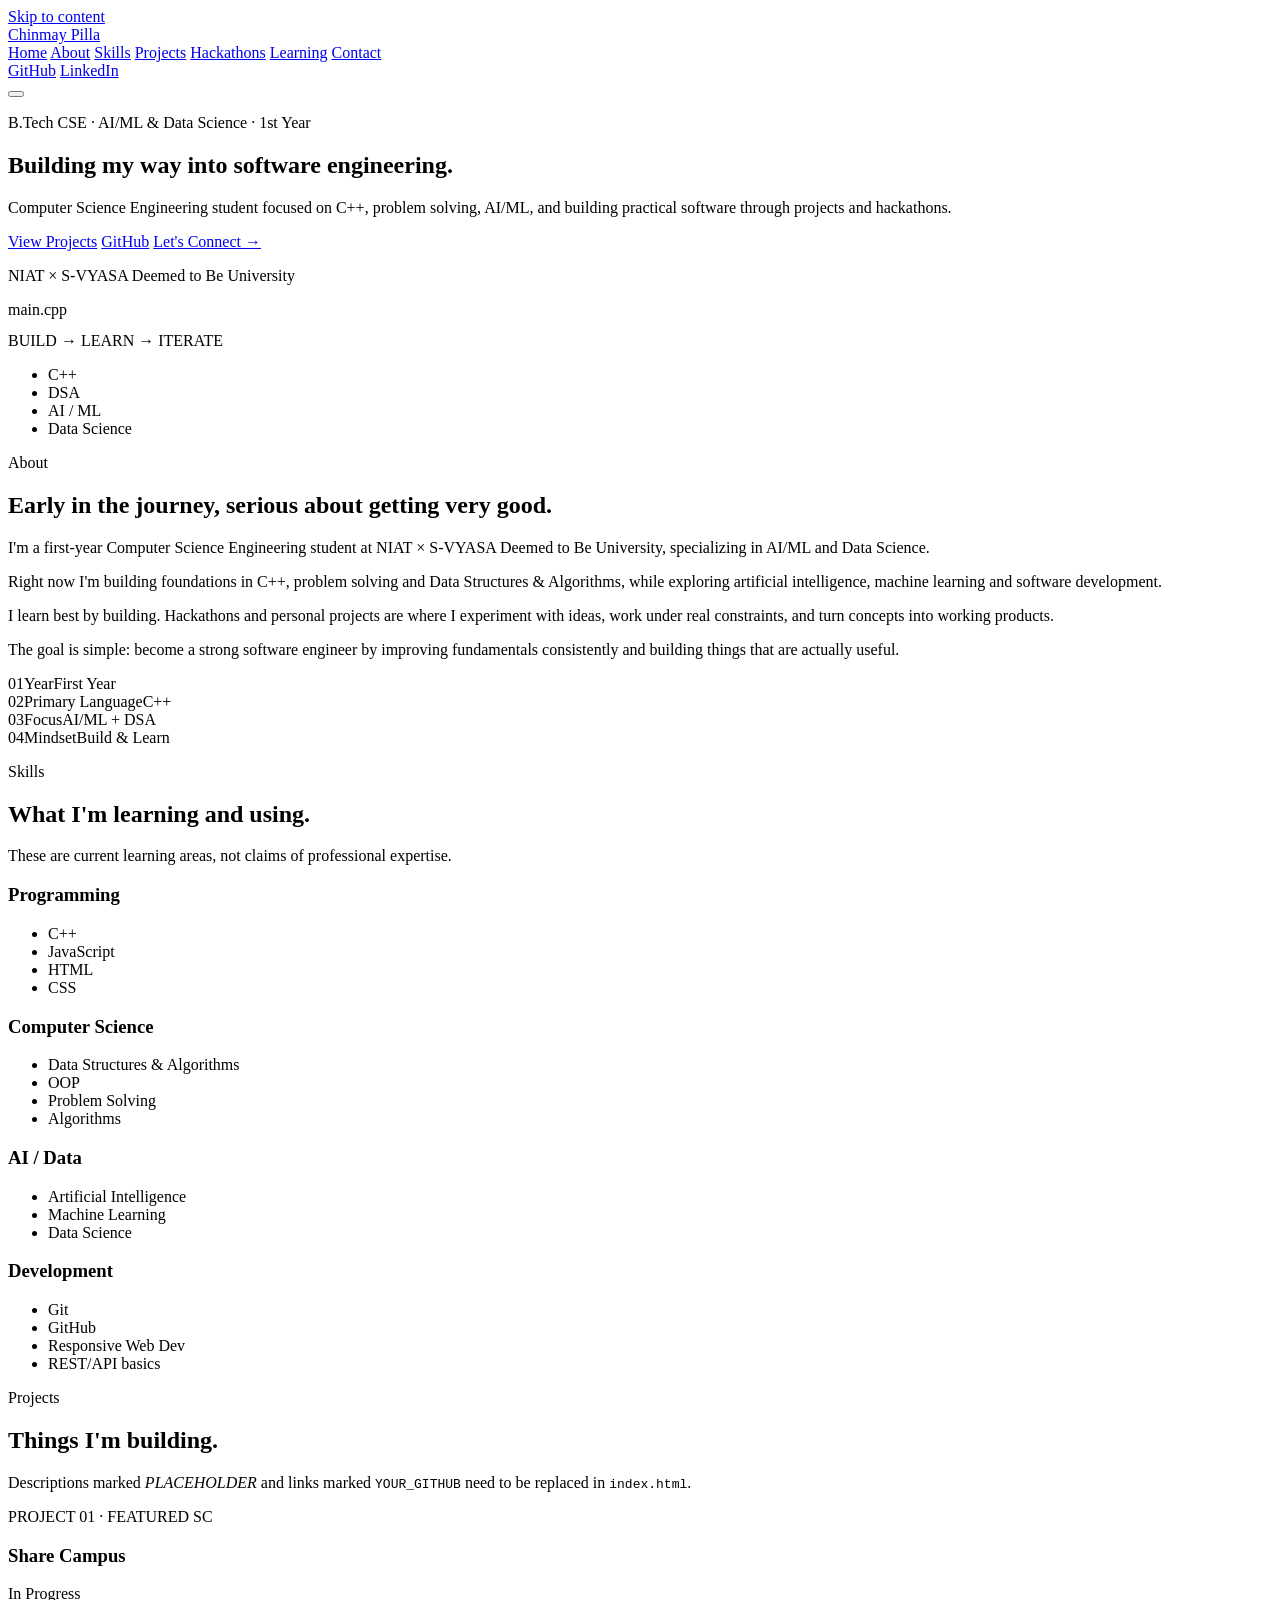
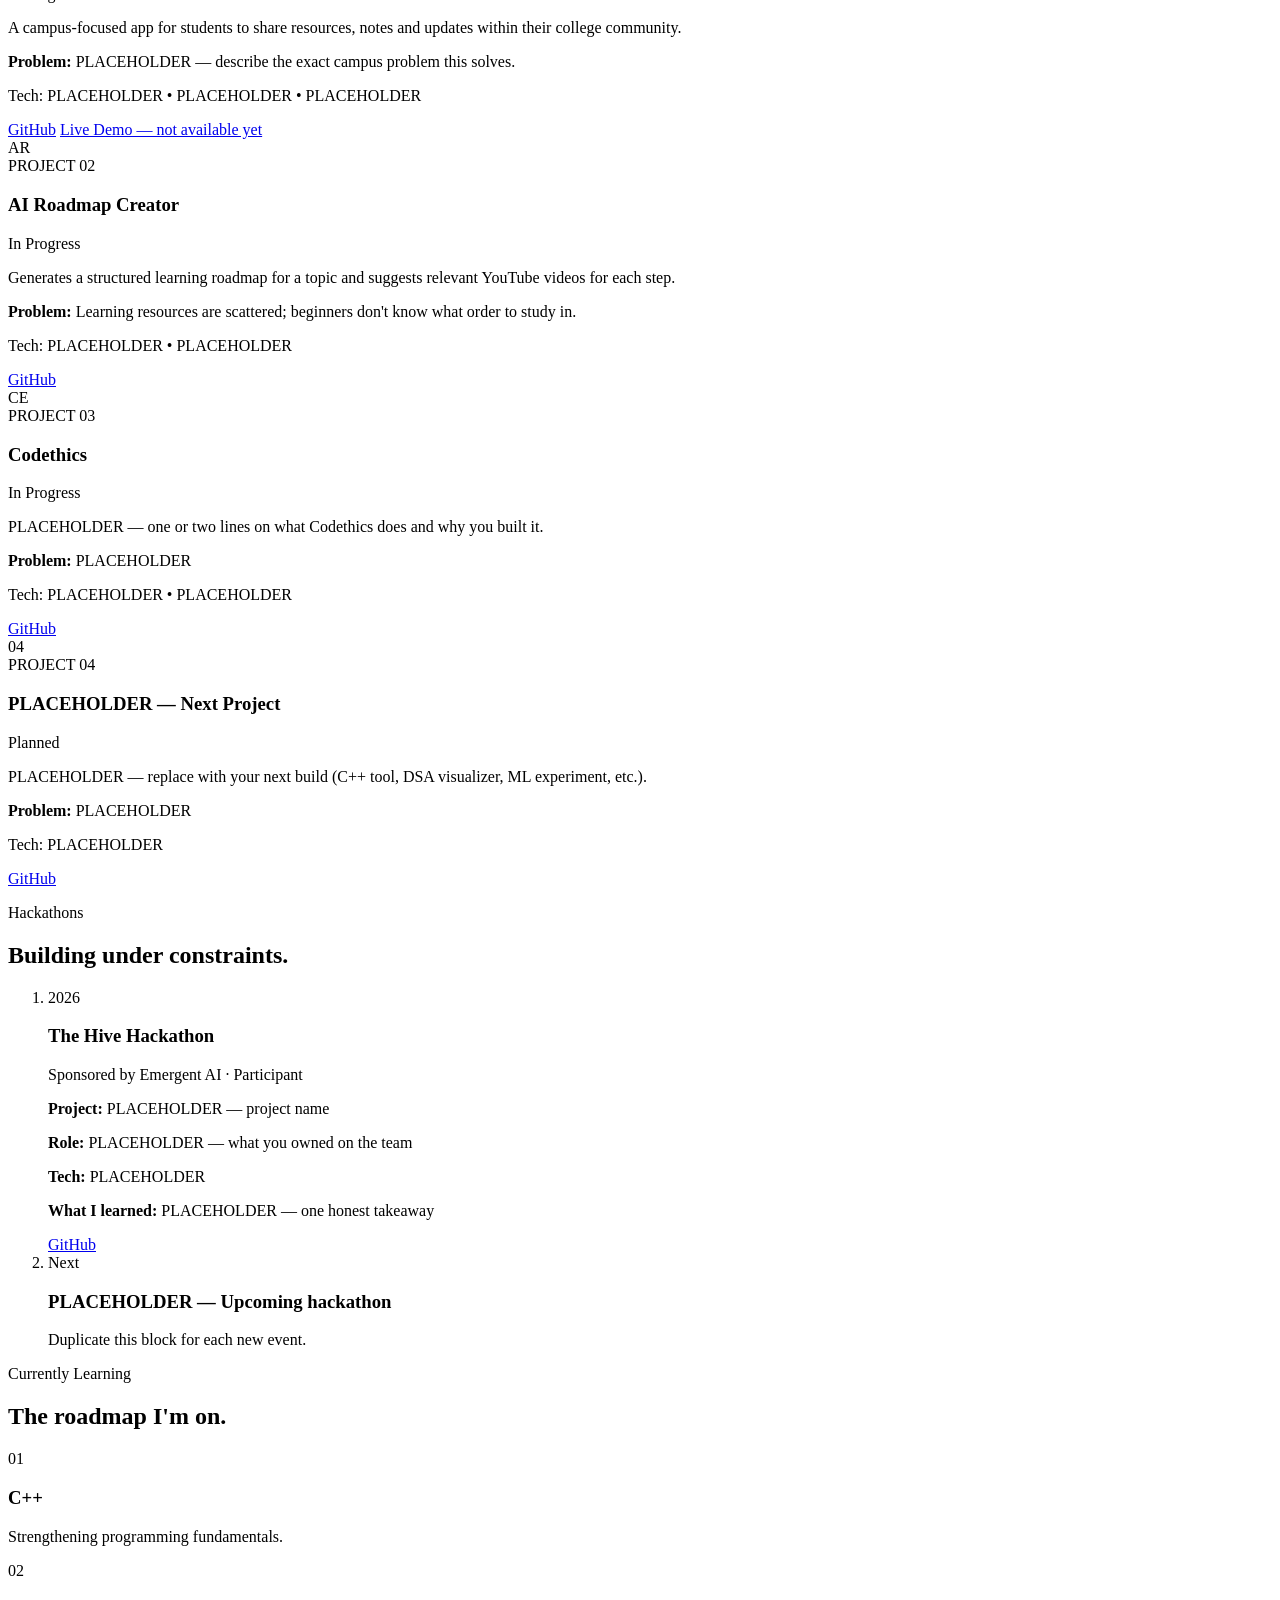
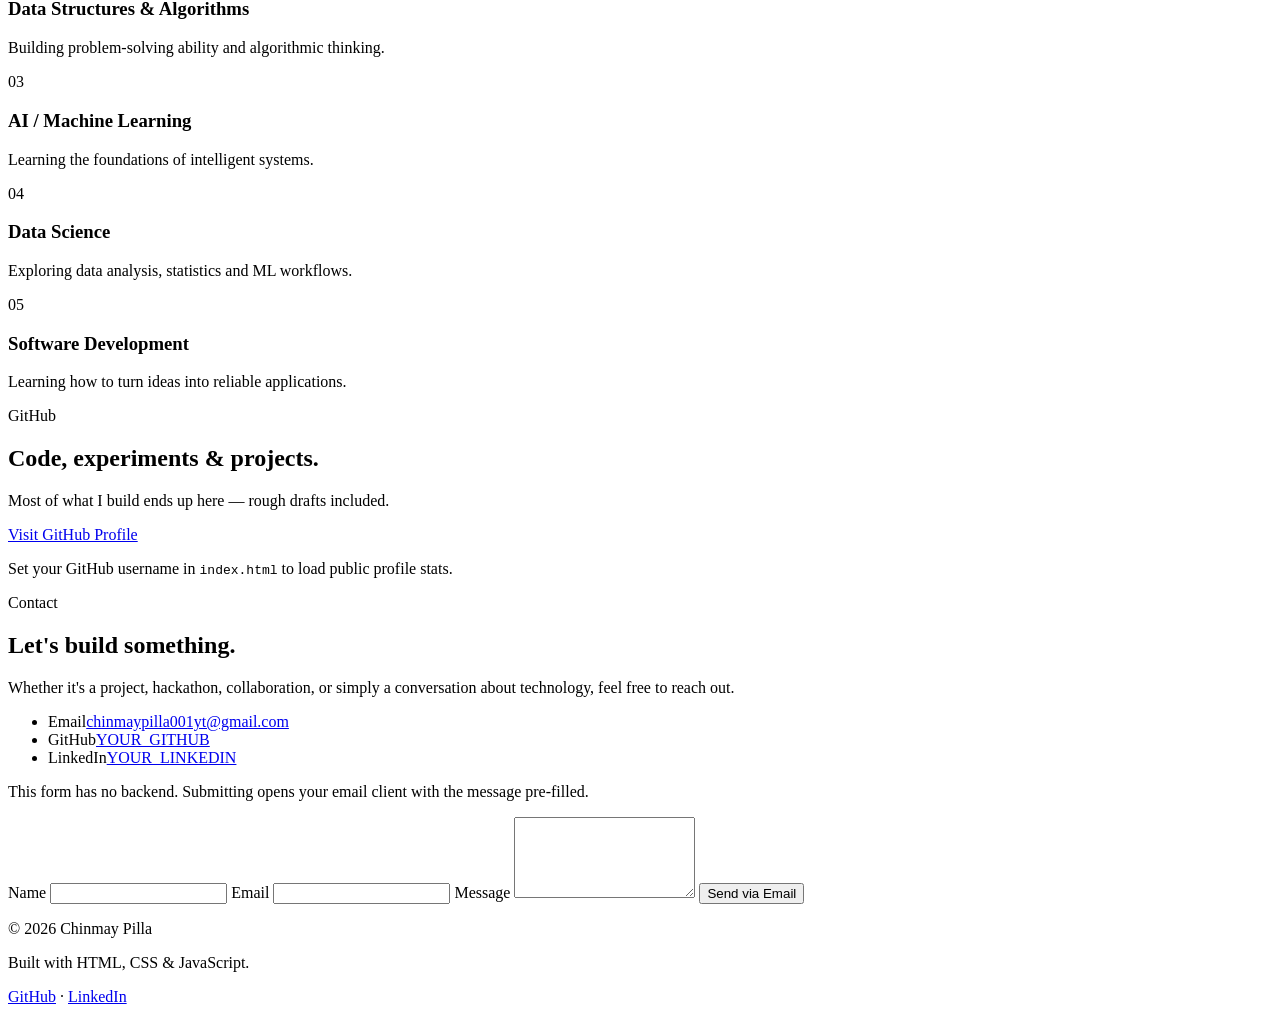
==== public/portfolio/index.html @ 27dfd6b6 "Changes" ====
<!DOCTYPE html>
<html lang="en">
<head>
<meta charset="UTF-8" />
<meta name="viewport" content="width=device-width, initial-scale=1" />
<title>Chinmay Pilla | Computer Science Engineering Student</title>
<meta name="description" content="First-year CSE student (AI/ML &amp; Data Science) at NIAT x S-VYASA. Learning C++, DSA and machine learning by building projects and joining hackathons." />
<meta property="og:title" content="Chinmay Pilla | Computer Science Engineering Student" />
<meta property="og:description" content="Early-stage developer building foundations in C++, DSA, AI/ML and Data Science through projects and hackathons." />
<meta property="og:type" content="website" />
<meta name="twitter:card" content="summary_large_image" />
<!-- Favicon placeholder: drop your icon at assets/icons/favicon.svg -->
<link rel="icon" href="data:image/svg+xml,%3Csvg xmlns='http://www.w3.org/2000/svg' viewBox='0 0 32 32'%3E%3Crect width='32' height='32' rx='8' fill='%230a0a0a'/%3E%3Ctext x='16' y='22' font-family='monospace' font-size='16' fill='%2338bdf8' text-anchor='middle'%3ECP%3C/text%3E%3C/svg%3E" />
<link rel="preconnect" href="https://fonts.googleapis.com" />
<link rel="preconnect" href="https://fonts.gstatic.com" crossorigin />
<link href="https://fonts.googleapis.com/css2?family=Inter:wght@400;500;600;700&family=JetBrains+Mono:wght@400;500&display=swap" rel="stylesheet" />
<link rel="stylesheet" href="css/style.css" />
</head>
<body>
<a class="skip-link" href="#main">Skip to content</a>

<!-- ============ NAV ============ -->
<header class="nav" id="nav">
  <div class="container nav__inner">
    <a class="nav__brand" href="#home">Chinmay Pilla</a>

    <nav class="nav__links" id="nav-links" aria-label="Primary">
      <a href="#home">Home</a>
      <a href="#about">About</a>
      <a href="#skills">Skills</a>
      <a href="#projects">Projects</a>
      <a href="#hackathons">Hackathons</a>
      <a href="#learning">Learning</a>
      <a href="#contact">Contact</a>
      <div class="nav__social">
        <!-- EDIT: replace with your real profile URLs -->
        <a href="https://github.com/YOUR_GITHUB" target="_blank" rel="noopener">GitHub</a>
        <a href="https://linkedin.com/in/YOUR_LINKEDIN" target="_blank" rel="noopener">LinkedIn</a>
      </div>
    </nav>

    <button class="nav__toggle" id="nav-toggle" aria-label="Open menu" aria-expanded="false" aria-controls="nav-links">
      <span></span><span></span><span></span>
    </button>
  </div>
</header>

<main id="main">

<!-- ============ HERO ============ -->
<section class="hero section" id="home">
  <div class="container hero__grid">
    <div class="hero__copy reveal">
      <p class="eyebrow">B.Tech CSE · AI/ML &amp; Data Science · 1st Year</p>
      <h1>Building my way into <span class="grad">software engineering</span>.</h1>
      <p class="lead">Computer Science Engineering student focused on C++, problem solving, AI/ML, and building practical software through projects and hackathons.</p>
      <div class="btn-row">
        <a class="btn btn--primary" href="#projects">View Projects</a>
        <a class="btn btn--ghost" href="https://github.com/YOUR_GITHUB" target="_blank" rel="noopener">GitHub</a>
        <a class="btn btn--text" href="#contact">Let's Connect →</a>
      </div>
      <p class="hero__meta">NIAT × S-VYASA Deemed to Be University</p>
    </div>

    <div class="hero__visual reveal">
      <div class="terminal" aria-hidden="true">
        <div class="terminal__bar">
          <span class="dot dot--r"></span><span class="dot dot--y"></span><span class="dot dot--g"></span>
          <span class="terminal__title">main.cpp</span>
        </div>
        <pre class="terminal__body"><code id="typed"></code><span class="caret" id="caret"></span></pre>
        <div class="terminal__foot">BUILD → LEARN → ITERATE</div>
      </div>
      <ul class="chipset">
        <li>C++</li><li>DSA</li><li>AI / ML</li><li>Data Science</li>
      </ul>
    </div>
  </div>
</section>

<!-- ============ ABOUT ============ -->
<section class="section" id="about">
  <div class="container">
    <p class="eyebrow reveal">About</p>
    <div class="about__grid">
      <div class="reveal">
        <h2>Early in the journey, serious about getting very good.</h2>
        <p>I'm a first-year Computer Science Engineering student at NIAT × S-VYASA Deemed to Be University, specializing in AI/ML and Data Science.</p>
        <p>Right now I'm building foundations in C++, problem solving and Data Structures &amp; Algorithms, while exploring artificial intelligence, machine learning and software development.</p>
        <p>I learn best by building. Hackathons and personal projects are where I experiment with ideas, work under real constraints, and turn concepts into working products.</p>
        <p>The goal is simple: become a strong software engineer by improving fundamentals consistently and building things that are actually useful.</p>
      </div>
      <div class="stats reveal">
        <div class="stat"><span class="stat__n">01</span><span class="stat__k">Year</span><span class="stat__v">First Year</span></div>
        <div class="stat"><span class="stat__n">02</span><span class="stat__k">Primary Language</span><span class="stat__v">C++</span></div>
        <div class="stat"><span class="stat__n">03</span><span class="stat__k">Focus</span><span class="stat__v">AI/ML + DSA</span></div>
        <div class="stat"><span class="stat__n">04</span><span class="stat__k">Mindset</span><span class="stat__v">Build &amp; Learn</span></div>
      </div>
    </div>
  </div>
</section>

<!-- ============ SKILLS ============ -->
<section class="section" id="skills">
  <div class="container">
    <p class="eyebrow reveal">Skills</p>
    <h2 class="reveal">What I'm learning and using.</h2>
    <p class="section-note reveal">These are current learning areas, not claims of professional expertise.</p>
    <div class="grid grid--4">
      <article class="card reveal">
        <h3>Programming</h3>
        <ul class="tags"><li>C++</li><li>JavaScript</li><li>HTML</li><li>CSS</li></ul>
      </article>
      <article class="card reveal">
        <h3>Computer Science</h3>
        <ul class="tags"><li>Data Structures &amp; Algorithms</li><li>OOP</li><li>Problem Solving</li><li>Algorithms</li></ul>
      </article>
      <article class="card reveal">
        <h3>AI / Data</h3>
        <ul class="tags"><li>Artificial Intelligence</li><li>Machine Learning</li><li>Data Science</li></ul>
      </article>
      <article class="card reveal">
        <h3>Development</h3>
        <ul class="tags"><li>Git</li><li>GitHub</li><li>Responsive Web Dev</li><li>REST/API basics</li></ul>
      </article>
    </div>
  </div>
</section>

<!-- ============ PROJECTS ============ -->
<section class="section" id="projects">
  <div class="container">
    <p class="eyebrow reveal">Projects</p>
    <h2 class="reveal">Things I'm building.</h2>
    <p class="section-note reveal">Descriptions marked <em>PLACEHOLDER</em> and links marked <code>YOUR_GITHUB</code> need to be replaced in <code>index.html</code>.</p>

    <!-- FEATURED -->
    <article class="featured card reveal">
      <div class="featured__media" role="img" aria-label="Placeholder visual for Share Campus app">
        <span class="featured__badge">PROJECT 01 · FEATURED</span>
        <span class="featured__glyph">SC</span>
      </div>
      <div class="featured__body">
        <div class="card__top">
          <h3>Share Campus</h3>
          <span class="status status--wip">In Progress</span>
        </div>
        <p>A campus-focused app for students to share resources, notes and updates within their college community.</p>
        <p class="problem"><strong>Problem:</strong> PLACEHOLDER — describe the exact campus problem this solves.</p>
        <p class="tech">Tech: PLACEHOLDER • PLACEHOLDER • PLACEHOLDER</p>
        <div class="btn-row">
          <a class="btn btn--ghost btn--sm" href="https://github.com/YOUR_GITHUB" target="_blank" rel="noopener">GitHub</a>
          <a class="btn btn--text btn--sm" href="#contact">Live Demo — not available yet</a>
        </div>
      </div>
    </article>

    <div class="grid grid--3">
      <article class="card project reveal">
        <div class="project__thumb" role="img" aria-label="Placeholder visual for AI Roadmap Creator"><span>AR</span></div>
        <span class="project__num">PROJECT 02</span>
        <div class="card__top">
          <h3>AI Roadmap Creator</h3>
          <span class="status status--wip">In Progress</span>
        </div>
        <p>Generates a structured learning roadmap for a topic and suggests relevant YouTube videos for each step.</p>
        <p class="problem"><strong>Problem:</strong> Learning resources are scattered; beginners don't know what order to study in.</p>
        <p class="tech">Tech: PLACEHOLDER • PLACEHOLDER</p>
        <div class="btn-row">
          <a class="btn btn--ghost btn--sm" href="https://github.com/YOUR_GITHUB" target="_blank" rel="noopener">GitHub</a>
        </div>
      </article>

      <article class="card project reveal">
        <div class="project__thumb" role="img" aria-label="Placeholder visual for Codethics"><span>CE</span></div>
        <span class="project__num">PROJECT 03</span>
        <div class="card__top">
          <h3>Codethics</h3>
          <span class="status status--wip">In Progress</span>
        </div>
        <p>PLACEHOLDER — one or two lines on what Codethics does and why you built it.</p>
        <p class="problem"><strong>Problem:</strong> PLACEHOLDER</p>
        <p class="tech">Tech: PLACEHOLDER • PLACEHOLDER</p>
        <div class="btn-row">
          <a class="btn btn--ghost btn--sm" href="https://github.com/YOUR_GITHUB" target="_blank" rel="noopener">GitHub</a>
        </div>
      </article>

      <article class="card project reveal">
        <div class="project__thumb" role="img" aria-label="Placeholder visual for an upcoming project"><span>04</span></div>
        <span class="project__num">PROJECT 04</span>
        <div class="card__top">
          <h3>PLACEHOLDER — Next Project</h3>
          <span class="status status--plan">Planned</span>
        </div>
        <p>PLACEHOLDER — replace with your next build (C++ tool, DSA visualizer, ML experiment, etc.).</p>
        <p class="problem"><strong>Problem:</strong> PLACEHOLDER</p>
        <p class="tech">Tech: PLACEHOLDER</p>
        <div class="btn-row">
          <a class="btn btn--ghost btn--sm" href="https://github.com/YOUR_GITHUB" target="_blank" rel="noopener">GitHub</a>
        </div>
      </article>
    </div>
  </div>
</section>

<!-- ============ HACKATHONS ============ -->
<section class="section" id="hackathons">
  <div class="container">
    <p class="eyebrow reveal">Hackathons</p>
    <h2 class="reveal">Building under constraints.</h2>
    <ol class="timeline">
      <li class="timeline__item reveal">
        <span class="timeline__year">2026</span>
        <div class="card">
          <h3>The Hive Hackathon</h3>
          <p class="muted">Sponsored by Emergent AI · Participant</p>
          <p><strong>Project:</strong> PLACEHOLDER — project name</p>
          <p><strong>Role:</strong> PLACEHOLDER — what you owned on the team</p>
          <p><strong>Tech:</strong> PLACEHOLDER</p>
          <p><strong>What I learned:</strong> PLACEHOLDER — one honest takeaway</p>
          <div class="btn-row">
            <a class="btn btn--ghost btn--sm" href="https://github.com/YOUR_GITHUB" target="_blank" rel="noopener">GitHub</a>
          </div>
        </div>
      </li>
      <li class="timeline__item reveal">
        <span class="timeline__year">Next</span>
        <div class="card card--dashed">
          <h3>PLACEHOLDER — Upcoming hackathon</h3>
          <p class="muted">Duplicate this block for each new event.</p>
        </div>
      </li>
    </ol>
  </div>
</section>

<!-- ============ LEARNING ============ -->
<section class="section" id="learning">
  <div class="container">
    <p class="eyebrow reveal">Currently Learning</p>
    <h2 class="reveal">The roadmap I'm on.</h2>
    <div class="roadmap">
      <div class="road reveal"><span class="road__n">01</span><h3>C++</h3><p>Strengthening programming fundamentals.</p></div>
      <div class="road reveal"><span class="road__n">02</span><h3>Data Structures &amp; Algorithms</h3><p>Building problem-solving ability and algorithmic thinking.</p></div>
      <div class="road reveal"><span class="road__n">03</span><h3>AI / Machine Learning</h3><p>Learning the foundations of intelligent systems.</p></div>
      <div class="road reveal"><span class="road__n">04</span><h3>Data Science</h3><p>Exploring data analysis, statistics and ML workflows.</p></div>
      <div class="road reveal"><span class="road__n">05</span><h3>Software Development</h3><p>Learning how to turn ideas into reliable applications.</p></div>
    </div>
  </div>
</section>

<!-- ============ GITHUB ============ -->
<section class="section" id="github">
  <div class="container gh">
    <div class="reveal">
      <p class="eyebrow">GitHub</p>
      <h2>Code, experiments &amp; projects.</h2>
      <p class="lead">Most of what I build ends up here — rough drafts included.</p>
      <!-- EDIT: change data-username to your GitHub handle; the panel below reads it. -->
      <a class="btn btn--primary" id="gh-link" data-username="YOUR_USERNAME" href="https://github.com/YOUR_USERNAME" target="_blank" rel="noopener">Visit GitHub Profile</a>
    </div>
    <div class="card gh__panel reveal" id="gh-panel" aria-live="polite">
      <p class="muted" id="gh-status">Set your GitHub username in <code>index.html</code> to load public profile stats.</p>
      <div class="gh__stats" id="gh-stats" hidden>
        <div><span id="gh-repos">—</span><small>Public repos</small></div>
        <div><span id="gh-followers">—</span><small>Followers</small></div>
        <div><span id="gh-since">—</span><small>On GitHub since</small></div>
      </div>
    </div>
  </div>
</section>

<!-- ============ CONTACT ============ -->
<section class="section" id="contact">
  <div class="container contact">
    <div class="reveal">
      <p class="eyebrow">Contact</p>
      <h2>Let's build something.</h2>
      <p class="lead">Whether it's a project, hackathon, collaboration, or simply a conversation about technology, feel free to reach out.</p>
      <ul class="contact__list">
        <li><span>Email</span><a href="mailto:chinmaypilla001yt@gmail.com">chinmaypilla001yt@gmail.com</a></li>
        <li><span>GitHub</span><a href="https://github.com/YOUR_GITHUB" target="_blank" rel="noopener">YOUR_GITHUB</a></li>
        <li><span>LinkedIn</span><a href="https://linkedin.com/in/YOUR_LINKEDIN" target="_blank" rel="noopener">YOUR_LINKEDIN</a></li>
      </ul>
    </div>

    <form class="card form reveal" id="contact-form" novalidate>
      <p class="muted form__note">This form has no backend. Submitting opens your email client with the message pre-filled.</p>
      <label for="f-name">Name</label>
      <input id="f-name" name="name" type="text" required autocomplete="name" />
      <label for="f-email">Email</label>
      <input id="f-email" name="email" type="email" required autocomplete="email" />
      <label for="f-msg">Message</label>
      <textarea id="f-msg" name="message" rows="5" required></textarea>
      <button class="btn btn--primary" type="submit">Send via Email</button>
      <p class="form__error" id="form-error" role="alert" hidden></p>
    </form>
  </div>
</section>

</main>

<footer class="footer">
  <div class="container footer__inner">
    <p>© <span id="year">2026</span> Chinmay Pilla</p>
    <p class="muted">Built with HTML, CSS &amp; JavaScript.</p>
    <p class="footer__links">
      <a href="https://github.com/YOUR_GITHUB" target="_blank" rel="noopener">GitHub</a> ·
      <a href="https://linkedin.com/in/YOUR_LINKEDIN" target="_blank" rel="noopener">LinkedIn</a>
    </p>
  </div>
</footer>

<script src="js/script.js" defer></script>
</body>
</html>
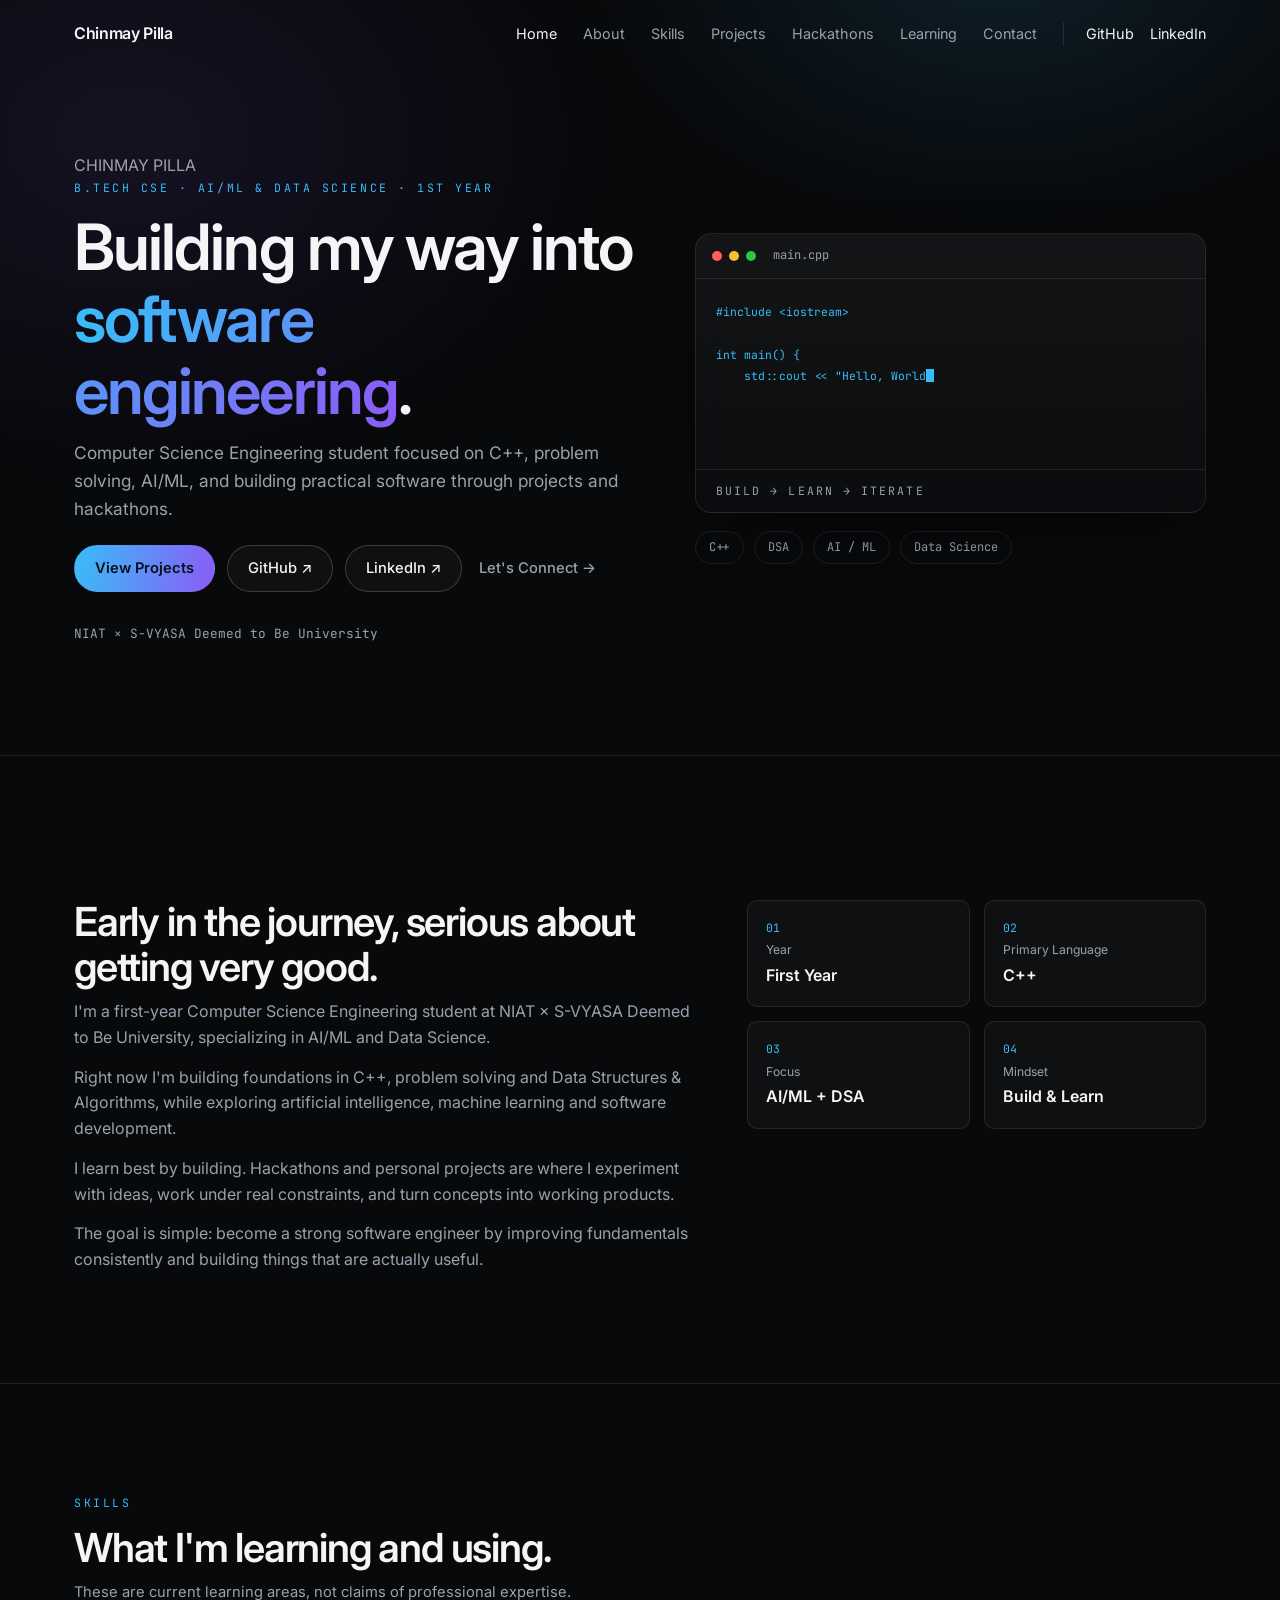
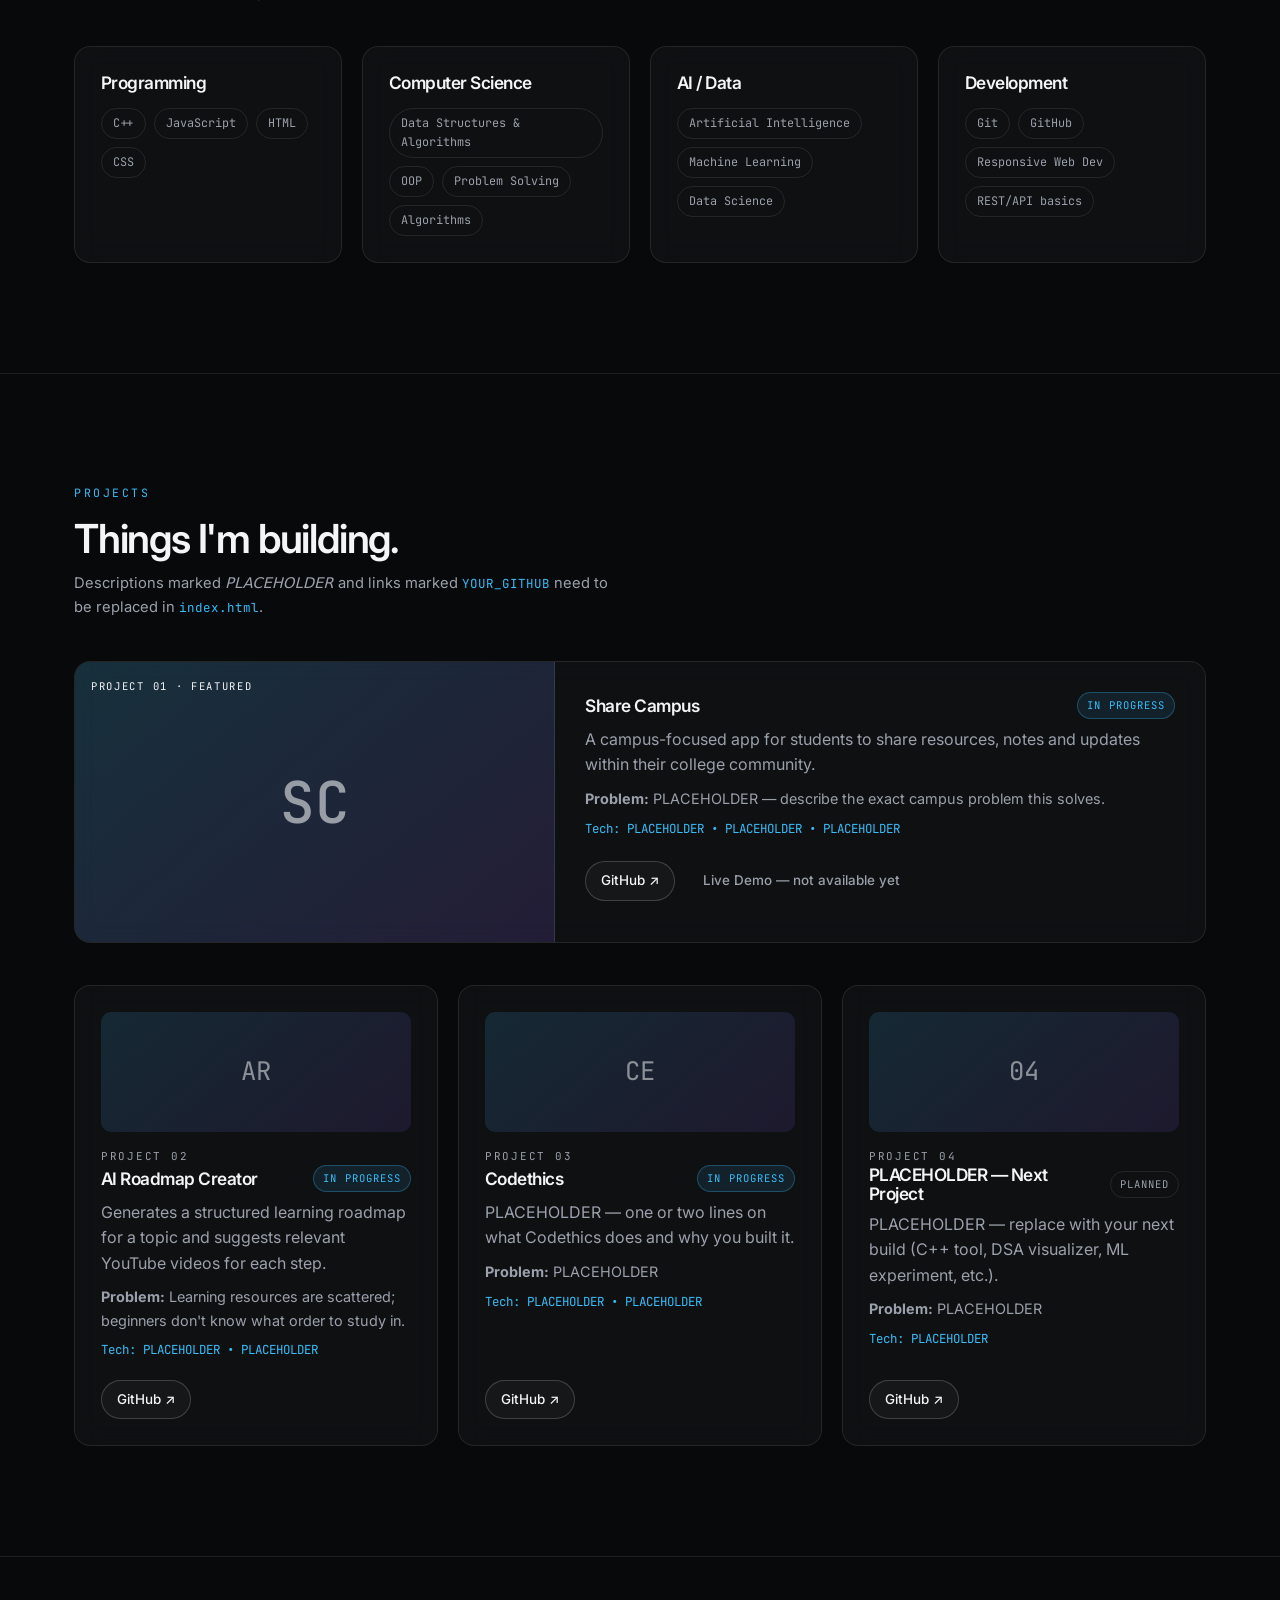
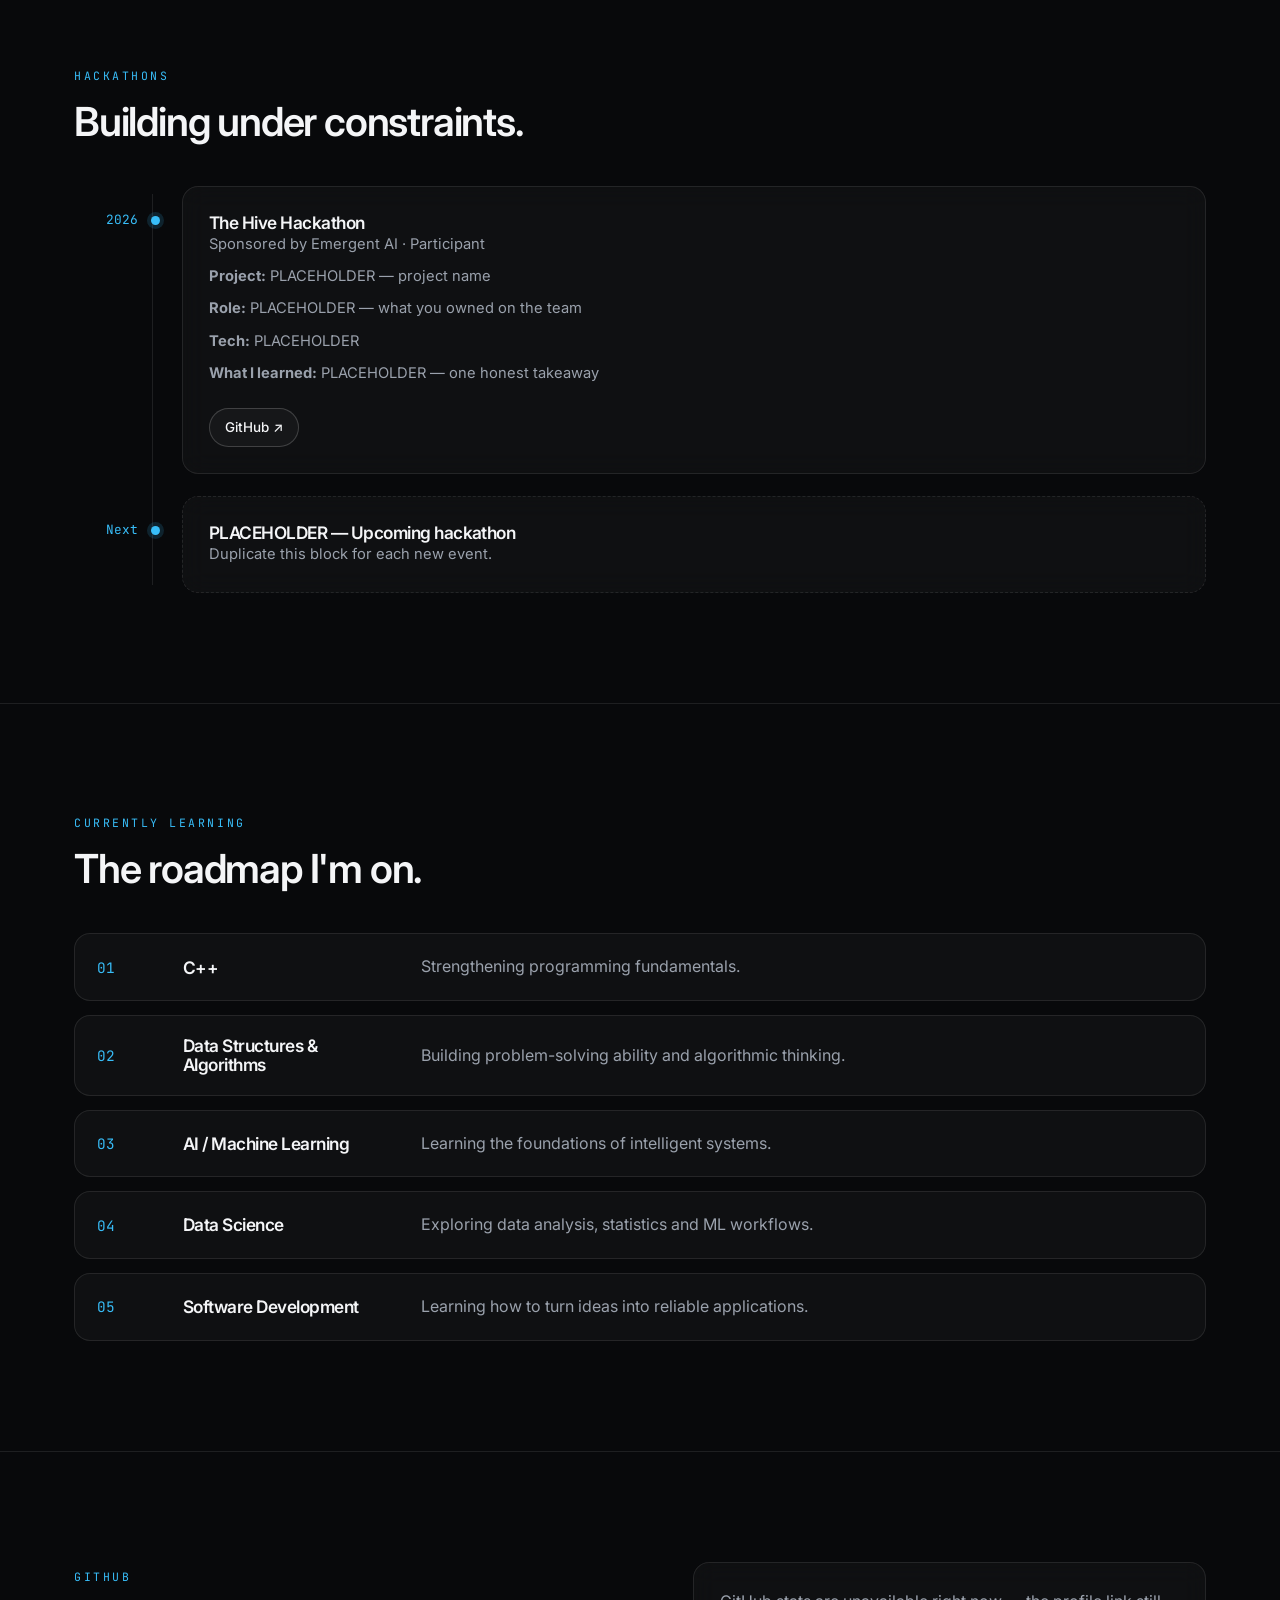
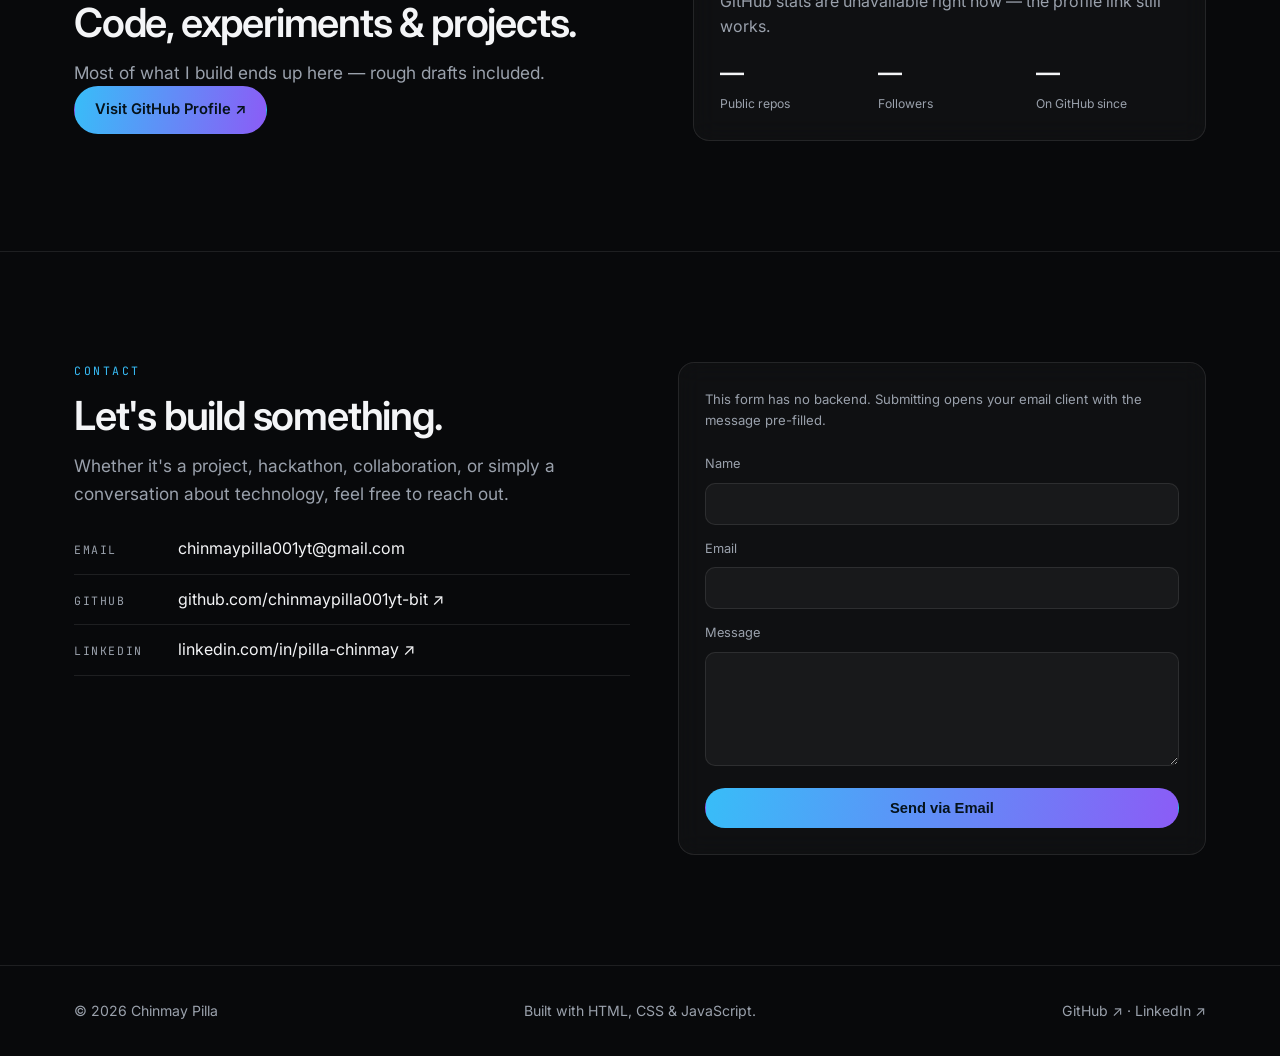
==== commit fdaa96e3: "Make name prominent and add real social links" ====
--- a/public/portfolio/index.html
+++ b/public/portfolio/index.html
@@ -9,7 +9,6 @@
 <meta property="og:description" content="Early-stage developer building foundations in C++, DSA, AI/ML and Data Science through projects and hackathons." />
 <meta property="og:type" content="website" />
 <meta name="twitter:card" content="summary_large_image" />
-<!-- Favicon placeholder: drop your icon at assets/icons/favicon.svg -->
 <link rel="icon" href="data:image/svg+xml,%3Csvg xmlns='http://www.w3.org/2000/svg' viewBox='0 0 32 32'%3E%3Crect width='32' height='32' rx='8' fill='%230a0a0a'/%3E%3Ctext x='16' y='22' font-family='monospace' font-size='16' fill='%2338bdf8' text-anchor='middle'%3ECP%3C/text%3E%3C/svg%3E" />
 <link rel="preconnect" href="https://fonts.googleapis.com" />
 <link rel="preconnect" href="https://fonts.gstatic.com" crossorigin />
@@ -18,300 +17,56 @@
 </head>
 <body>
 <a class="skip-link" href="#main">Skip to content</a>
-
-<!-- ============ NAV ============ -->
 <header class="nav" id="nav">
   <div class="container nav__inner">
     <a class="nav__brand" href="#home">Chinmay Pilla</a>
-
     <nav class="nav__links" id="nav-links" aria-label="Primary">
-      <a href="#home">Home</a>
-      <a href="#about">About</a>
-      <a href="#skills">Skills</a>
-      <a href="#projects">Projects</a>
-      <a href="#hackathons">Hackathons</a>
-      <a href="#learning">Learning</a>
-      <a href="#contact">Contact</a>
+      <a href="#home">Home</a><a href="#about">About</a><a href="#skills">Skills</a><a href="#projects">Projects</a><a href="#hackathons">Hackathons</a><a href="#learning">Learning</a><a href="#contact">Contact</a>
       <div class="nav__social">
-        <!-- EDIT: replace with your real profile URLs -->
-        <a href="https://github.com/YOUR_GITHUB" target="_blank" rel="noopener">GitHub</a>
-        <a href="https://linkedin.com/in/YOUR_LINKEDIN" target="_blank" rel="noopener">LinkedIn</a>
+        <a href="https://github.com/chinmaypilla001yt-bit" target="_blank" rel="noopener">GitHub</a>
+        <a href="https://www.linkedin.com/in/pilla-chinmay" target="_blank" rel="noopener">LinkedIn</a>
       </div>
     </nav>
-
-    <button class="nav__toggle" id="nav-toggle" aria-label="Open menu" aria-expanded="false" aria-controls="nav-links">
-      <span></span><span></span><span></span>
-    </button>
+    <button class="nav__toggle" id="nav-toggle" aria-label="Open menu" aria-expanded="false" aria-controls="nav-links"><span></span><span></span><span></span></button>
   </div>
 </header>
-
 <main id="main">
-
-<!-- ============ HERO ============ -->
 <section class="hero section" id="home">
   <div class="container hero__grid">
     <div class="hero__copy reveal">
+      <p class="hero__name">CHINMAY PILLA</p>
       <p class="eyebrow">B.Tech CSE · AI/ML &amp; Data Science · 1st Year</p>
       <h1>Building my way into <span class="grad">software engineering</span>.</h1>
       <p class="lead">Computer Science Engineering student focused on C++, problem solving, AI/ML, and building practical software through projects and hackathons.</p>
       <div class="btn-row">
         <a class="btn btn--primary" href="#projects">View Projects</a>
-        <a class="btn btn--ghost" href="https://github.com/YOUR_GITHUB" target="_blank" rel="noopener">GitHub</a>
+        <a class="btn btn--ghost" href="https://github.com/chinmaypilla001yt-bit" target="_blank" rel="noopener">GitHub ↗</a>
+        <a class="btn btn--ghost" href="https://www.linkedin.com/in/pilla-chinmay" target="_blank" rel="noopener">LinkedIn ↗</a>
         <a class="btn btn--text" href="#contact">Let's Connect →</a>
       </div>
       <p class="hero__meta">NIAT × S-VYASA Deemed to Be University</p>
     </div>
-
     <div class="hero__visual reveal">
       <div class="terminal" aria-hidden="true">
-        <div class="terminal__bar">
-          <span class="dot dot--r"></span><span class="dot dot--y"></span><span class="dot dot--g"></span>
-          <span class="terminal__title">main.cpp</span>
-        </div>
+        <div class="terminal__bar"><span class="dot dot--r"></span><span class="dot dot--y"></span><span class="dot dot--g"></span><span class="terminal__title">main.cpp</span></div>
         <pre class="terminal__body"><code id="typed"></code><span class="caret" id="caret"></span></pre>
         <div class="terminal__foot">BUILD → LEARN → ITERATE</div>
       </div>
-      <ul class="chipset">
-        <li>C++</li><li>DSA</li><li>AI / ML</li><li>Data Science</li>
-      </ul>
+      <ul class="chipset"><li>C++</li><li>DSA</li><li>AI / ML</li><li>Data Science</li></ul>
     </div>
   </div>
 </section>
-
-<!-- ============ ABOUT ============ -->
 <section class="section" id="about">
-  <div class="container">
-    <p class="eyebrow reveal">About</p>
-    <div class="about__grid">
-      <div class="reveal">
-        <h2>Early in the journey, serious about getting very good.</h2>
-        <p>I'm a first-year Computer Science Engineering student at NIAT × S-VYASA Deemed to Be University, specializing in AI/ML and Data Science.</p>
-        <p>Right now I'm building foundations in C++, problem solving and Data Structures &amp; Algorithms, while exploring artificial intelligence, machine learning and software development.</p>
-        <p>I learn best by building. Hackathons and personal projects are where I experiment with ideas, work under real constraints, and turn concepts into working products.</p>
-        <p>The goal is simple: become a strong software engineer by improving fundamentals consistently and building things that are actually useful.</p>
-      </div>
-      <div class="stats reveal">
-        <div class="stat"><span class="stat__n">01</span><span class="stat__k">Year</span><span class="stat__v">First Year</span></div>
-        <div class="stat"><span class="stat__n">02</span><span class="stat__k">Primary Language</span><span class="stat__v">C++</span></div>
-        <div class="stat"><span class="stat__n">03</span><span class="stat__k">Focus</span><span class="stat__v">AI/ML + DSA</span></div>
-        <div class="stat"><span class="stat__n">04</span><span class="stat__k">Mindset</span><span class="stat__v">Build &amp; Learn</span></div>
-      </div>
-    </div>
-  </div>
+  <div class="container"><p class="eyebrow reveal">About</p><div class="about__grid"><div class="reveal"><h2>Early in the journey, serious about getting very good.</h2><p>I'm a first-year Computer Science Engineering student at NIAT × S-VYASA Deemed to Be University, specializing in AI/ML and Data Science.</p><p>Right now I'm building foundations in C++, problem solving and Data Structures &amp; Algorithms, while exploring artificial intelligence, machine learning and software development.</p><p>I learn best by building. Hackathons and personal projects are where I experiment with ideas, work under real constraints, and turn concepts into working products.</p><p>The goal is simple: become a strong software engineer by improving fundamentals consistently and building things that are actually useful.</p></div><div class="stats reveal"><div class="stat"><span class="stat__n">01</span><span class="stat__k">Year</span><span class="stat__v">First Year</span></div><div class="stat"><span class="stat__n">02</span><span class="stat__k">Primary Language</span><span class="stat__v">C++</span></div><div class="stat"><span class="stat__n">03</span><span class="stat__k">Focus</span><span class="stat__v">AI/ML + DSA</span></div><div class="stat"><span class="stat__n">04</span><span class="stat__k">Mindset</span><span class="stat__v">Build &amp; Learn</span></div></div></div></div>
 </section>
-
-<!-- ============ SKILLS ============ -->
-<section class="section" id="skills">
-  <div class="container">
-    <p class="eyebrow reveal">Skills</p>
-    <h2 class="reveal">What I'm learning and using.</h2>
-    <p class="section-note reveal">These are current learning areas, not claims of professional expertise.</p>
-    <div class="grid grid--4">
-      <article class="card reveal">
-        <h3>Programming</h3>
-        <ul class="tags"><li>C++</li><li>JavaScript</li><li>HTML</li><li>CSS</li></ul>
-      </article>
-      <article class="card reveal">
-        <h3>Computer Science</h3>
-        <ul class="tags"><li>Data Structures &amp; Algorithms</li><li>OOP</li><li>Problem Solving</li><li>Algorithms</li></ul>
-      </article>
-      <article class="card reveal">
-        <h3>AI / Data</h3>
-        <ul class="tags"><li>Artificial Intelligence</li><li>Machine Learning</li><li>Data Science</li></ul>
-      </article>
-      <article class="card reveal">
-        <h3>Development</h3>
-        <ul class="tags"><li>Git</li><li>GitHub</li><li>Responsive Web Dev</li><li>REST/API basics</li></ul>
-      </article>
-    </div>
-  </div>
-</section>
-
-<!-- ============ PROJECTS ============ -->
-<section class="section" id="projects">
-  <div class="container">
-    <p class="eyebrow reveal">Projects</p>
-    <h2 class="reveal">Things I'm building.</h2>
-    <p class="section-note reveal">Descriptions marked <em>PLACEHOLDER</em> and links marked <code>YOUR_GITHUB</code> need to be replaced in <code>index.html</code>.</p>
-
-    <!-- FEATURED -->
-    <article class="featured card reveal">
-      <div class="featured__media" role="img" aria-label="Placeholder visual for Share Campus app">
-        <span class="featured__badge">PROJECT 01 · FEATURED</span>
-        <span class="featured__glyph">SC</span>
-      </div>
-      <div class="featured__body">
-        <div class="card__top">
-          <h3>Share Campus</h3>
-          <span class="status status--wip">In Progress</span>
-        </div>
-        <p>A campus-focused app for students to share resources, notes and updates within their college community.</p>
-        <p class="problem"><strong>Problem:</strong> PLACEHOLDER — describe the exact campus problem this solves.</p>
-        <p class="tech">Tech: PLACEHOLDER • PLACEHOLDER • PLACEHOLDER</p>
-        <div class="btn-row">
-          <a class="btn btn--ghost btn--sm" href="https://github.com/YOUR_GITHUB" target="_blank" rel="noopener">GitHub</a>
-          <a class="btn btn--text btn--sm" href="#contact">Live Demo — not available yet</a>
-        </div>
-      </div>
-    </article>
-
-    <div class="grid grid--3">
-      <article class="card project reveal">
-        <div class="project__thumb" role="img" aria-label="Placeholder visual for AI Roadmap Creator"><span>AR</span></div>
-        <span class="project__num">PROJECT 02</span>
-        <div class="card__top">
-          <h3>AI Roadmap Creator</h3>
-          <span class="status status--wip">In Progress</span>
-        </div>
-        <p>Generates a structured learning roadmap for a topic and suggests relevant YouTube videos for each step.</p>
-        <p class="problem"><strong>Problem:</strong> Learning resources are scattered; beginners don't know what order to study in.</p>
-        <p class="tech">Tech: PLACEHOLDER • PLACEHOLDER</p>
-        <div class="btn-row">
-          <a class="btn btn--ghost btn--sm" href="https://github.com/YOUR_GITHUB" target="_blank" rel="noopener">GitHub</a>
-        </div>
-      </article>
-
-      <article class="card project reveal">
-        <div class="project__thumb" role="img" aria-label="Placeholder visual for Codethics"><span>CE</span></div>
-        <span class="project__num">PROJECT 03</span>
-        <div class="card__top">
-          <h3>Codethics</h3>
-          <span class="status status--wip">In Progress</span>
-        </div>
-        <p>PLACEHOLDER — one or two lines on what Codethics does and why you built it.</p>
-        <p class="problem"><strong>Problem:</strong> PLACEHOLDER</p>
-        <p class="tech">Tech: PLACEHOLDER • PLACEHOLDER</p>
-        <div class="btn-row">
-          <a class="btn btn--ghost btn--sm" href="https://github.com/YOUR_GITHUB" target="_blank" rel="noopener">GitHub</a>
-        </div>
-      </article>
-
-      <article class="card project reveal">
-        <div class="project__thumb" role="img" aria-label="Placeholder visual for an upcoming project"><span>04</span></div>
-        <span class="project__num">PROJECT 04</span>
-        <div class="card__top">
-          <h3>PLACEHOLDER — Next Project</h3>
-          <span class="status status--plan">Planned</span>
-        </div>
-        <p>PLACEHOLDER — replace with your next build (C++ tool, DSA visualizer, ML experiment, etc.).</p>
-        <p class="problem"><strong>Problem:</strong> PLACEHOLDER</p>
-        <p class="tech">Tech: PLACEHOLDER</p>
-        <div class="btn-row">
-          <a class="btn btn--ghost btn--sm" href="https://github.com/YOUR_GITHUB" target="_blank" rel="noopener">GitHub</a>
-        </div>
-      </article>
-    </div>
-  </div>
-</section>
-
-<!-- ============ HACKATHONS ============ -->
-<section class="section" id="hackathons">
-  <div class="container">
-    <p class="eyebrow reveal">Hackathons</p>
-    <h2 class="reveal">Building under constraints.</h2>
-    <ol class="timeline">
-      <li class="timeline__item reveal">
-        <span class="timeline__year">2026</span>
-        <div class="card">
-          <h3>The Hive Hackathon</h3>
-          <p class="muted">Sponsored by Emergent AI · Participant</p>
-          <p><strong>Project:</strong> PLACEHOLDER — project name</p>
-          <p><strong>Role:</strong> PLACEHOLDER — what you owned on the team</p>
-          <p><strong>Tech:</strong> PLACEHOLDER</p>
-          <p><strong>What I learned:</strong> PLACEHOLDER — one honest takeaway</p>
-          <div class="btn-row">
-            <a class="btn btn--ghost btn--sm" href="https://github.com/YOUR_GITHUB" target="_blank" rel="noopener">GitHub</a>
-          </div>
-        </div>
-      </li>
-      <li class="timeline__item reveal">
-        <span class="timeline__year">Next</span>
-        <div class="card card--dashed">
-          <h3>PLACEHOLDER — Upcoming hackathon</h3>
-          <p class="muted">Duplicate this block for each new event.</p>
-        </div>
-      </li>
-    </ol>
-  </div>
-</section>
-
-<!-- ============ LEARNING ============ -->
-<section class="section" id="learning">
-  <div class="container">
-    <p class="eyebrow reveal">Currently Learning</p>
-    <h2 class="reveal">The roadmap I'm on.</h2>
-    <div class="roadmap">
-      <div class="road reveal"><span class="road__n">01</span><h3>C++</h3><p>Strengthening programming fundamentals.</p></div>
-      <div class="road reveal"><span class="road__n">02</span><h3>Data Structures &amp; Algorithms</h3><p>Building problem-solving ability and algorithmic thinking.</p></div>
-      <div class="road reveal"><span class="road__n">03</span><h3>AI / Machine Learning</h3><p>Learning the foundations of intelligent systems.</p></div>
-      <div class="road reveal"><span class="road__n">04</span><h3>Data Science</h3><p>Exploring data analysis, statistics and ML workflows.</p></div>
-      <div class="road reveal"><span class="road__n">05</span><h3>Software Development</h3><p>Learning how to turn ideas into reliable applications.</p></div>
-    </div>
-  </div>
-</section>
-
-<!-- ============ GITHUB ============ -->
-<section class="section" id="github">
-  <div class="container gh">
-    <div class="reveal">
-      <p class="eyebrow">GitHub</p>
-      <h2>Code, experiments &amp; projects.</h2>
-      <p class="lead">Most of what I build ends up here — rough drafts included.</p>
-      <!-- EDIT: change data-username to your GitHub handle; the panel below reads it. -->
-      <a class="btn btn--primary" id="gh-link" data-username="YOUR_USERNAME" href="https://github.com/YOUR_USERNAME" target="_blank" rel="noopener">Visit GitHub Profile</a>
-    </div>
-    <div class="card gh__panel reveal" id="gh-panel" aria-live="polite">
-      <p class="muted" id="gh-status">Set your GitHub username in <code>index.html</code> to load public profile stats.</p>
-      <div class="gh__stats" id="gh-stats" hidden>
-        <div><span id="gh-repos">—</span><small>Public repos</small></div>
-        <div><span id="gh-followers">—</span><small>Followers</small></div>
-        <div><span id="gh-since">—</span><small>On GitHub since</small></div>
-      </div>
-    </div>
-  </div>
-</section>
-
-<!-- ============ CONTACT ============ -->
-<section class="section" id="contact">
-  <div class="container contact">
-    <div class="reveal">
-      <p class="eyebrow">Contact</p>
-      <h2>Let's build something.</h2>
-      <p class="lead">Whether it's a project, hackathon, collaboration, or simply a conversation about technology, feel free to reach out.</p>
-      <ul class="contact__list">
-        <li><span>Email</span><a href="mailto:chinmaypilla001yt@gmail.com">chinmaypilla001yt@gmail.com</a></li>
-        <li><span>GitHub</span><a href="https://github.com/YOUR_GITHUB" target="_blank" rel="noopener">YOUR_GITHUB</a></li>
-        <li><span>LinkedIn</span><a href="https://linkedin.com/in/YOUR_LINKEDIN" target="_blank" rel="noopener">YOUR_LINKEDIN</a></li>
-      </ul>
-    </div>
-
-    <form class="card form reveal" id="contact-form" novalidate>
-      <p class="muted form__note">This form has no backend. Submitting opens your email client with the message pre-filled.</p>
-      <label for="f-name">Name</label>
-      <input id="f-name" name="name" type="text" required autocomplete="name" />
-      <label for="f-email">Email</label>
-      <input id="f-email" name="email" type="email" required autocomplete="email" />
-      <label for="f-msg">Message</label>
-      <textarea id="f-msg" name="message" rows="5" required></textarea>
-      <button class="btn btn--primary" type="submit">Send via Email</button>
-      <p class="form__error" id="form-error" role="alert" hidden></p>
-    </form>
-  </div>
-</section>
-
+<section class="section" id="skills"><div class="container"><p class="eyebrow reveal">Skills</p><h2 class="reveal">What I'm learning and using.</h2><p class="section-note reveal">These are current learning areas, not claims of professional expertise.</p><div class="grid grid--4"><article class="card reveal"><h3>Programming</h3><ul class="tags"><li>C++</li><li>JavaScript</li><li>HTML</li><li>CSS</li></ul></article><article class="card reveal"><h3>Computer Science</h3><ul class="tags"><li>Data Structures &amp; Algorithms</li><li>OOP</li><li>Problem Solving</li><li>Algorithms</li></ul></article><article class="card reveal"><h3>AI / Data</h3><ul class="tags"><li>Artificial Intelligence</li><li>Machine Learning</li><li>Data Science</li></ul></article><article class="card reveal"><h3>Development</h3><ul class="tags"><li>Git</li><li>GitHub</li><li>Responsive Web Dev</li><li>REST/API basics</li></ul></article></div></div></section>
+<section class="section" id="projects"><div class="container"><p class="eyebrow reveal">Projects</p><h2 class="reveal">Things I'm building.</h2><p class="section-note reveal">Descriptions marked <em>PLACEHOLDER</em> and links marked <code>YOUR_GITHUB</code> need to be replaced in <code>index.html</code>.</p><article class="featured card reveal"><div class="featured__media" role="img" aria-label="Placeholder visual for Share Campus app"><span class="featured__badge">PROJECT 01 · FEATURED</span><span class="featured__glyph">SC</span></div><div class="featured__body"><div class="card__top"><h3>Share Campus</h3><span class="status status--wip">In Progress</span></div><p>A campus-focused app for students to share resources, notes and updates within their college community.</p><p class="problem"><strong>Problem:</strong> PLACEHOLDER — describe the exact campus problem this solves.</p><p class="tech">Tech: PLACEHOLDER • PLACEHOLDER • PLACEHOLDER</p><div class="btn-row"><a class="btn btn--ghost btn--sm" href="https://github.com/chinmaypilla001yt-bit" target="_blank" rel="noopener">GitHub ↗</a><a class="btn btn--text btn--sm" href="#contact">Live Demo — not available yet</a></div></div></article><div class="grid grid--3"><article class="card project reveal"><div class="project__thumb" role="img" aria-label="Placeholder visual for AI Roadmap Creator"><span>AR</span></div><span class="project__num">PROJECT 02</span><div class="card__top"><h3>AI Roadmap Creator</h3><span class="status status--wip">In Progress</span></div><p>Generates a structured learning roadmap for a topic and suggests relevant YouTube videos for each step.</p><p class="problem"><strong>Problem:</strong> Learning resources are scattered; beginners don't know what order to study in.</p><p class="tech">Tech: PLACEHOLDER • PLACEHOLDER</p><div class="btn-row"><a class="btn btn--ghost btn--sm" href="https://github.com/chinmaypilla001yt-bit" target="_blank" rel="noopener">GitHub ↗</a></div></article><article class="card project reveal"><div class="project__thumb" role="img" aria-label="Placeholder visual for Codethics"><span>CE</span></div><span class="project__num">PROJECT 03</span><div class="card__top"><h3>Codethics</h3><span class="status status--wip">In Progress</span></div><p>PLACEHOLDER — one or two lines on what Codethics does and why you built it.</p><p class="problem"><strong>Problem:</strong> PLACEHOLDER</p><p class="tech">Tech: PLACEHOLDER • PLACEHOLDER</p><div class="btn-row"><a class="btn btn--ghost btn--sm" href="https://github.com/chinmaypilla001yt-bit" target="_blank" rel="noopener">GitHub ↗</a></div></article><article class="card project reveal"><div class="project__thumb" role="img" aria-label="Placeholder visual for an upcoming project"><span>04</span></div><span class="project__num">PROJECT 04</span><div class="card__top"><h3>PLACEHOLDER — Next Project</h3><span class="status status--plan">Planned</span></div><p>PLACEHOLDER — replace with your next build (C++ tool, DSA visualizer, ML experiment, etc.).</p><p class="problem"><strong>Problem:</strong> PLACEHOLDER</p><p class="tech">Tech: PLACEHOLDER</p><div class="btn-row"><a class="btn btn--ghost btn--sm" href="https://github.com/chinmaypilla001yt-bit" target="_blank" rel="noopener">GitHub ↗</a></div></article></div></div></section>
+<section class="section" id="hackathons"><div class="container"><p class="eyebrow reveal">Hackathons</p><h2 class="reveal">Building under constraints.</h2><ol class="timeline"><li class="timeline__item reveal"><span class="timeline__year">2026</span><div class="card"><h3>The Hive Hackathon</h3><p class="muted">Sponsored by Emergent AI · Participant</p><p><strong>Project:</strong> PLACEHOLDER — project name</p><p><strong>Role:</strong> PLACEHOLDER — what you owned on the team</p><p><strong>Tech:</strong> PLACEHOLDER</p><p><strong>What I learned:</strong> PLACEHOLDER — one honest takeaway</p><div class="btn-row"><a class="btn btn--ghost btn--sm" href="https://github.com/chinmaypilla001yt-bit" target="_blank" rel="noopener">GitHub ↗</a></div></div></li><li class="timeline__item reveal"><span class="timeline__year">Next</span><div class="card card--dashed"><h3>PLACEHOLDER — Upcoming hackathon</h3><p class="muted">Duplicate this block for each new event.</p></div></li></ol></div></section>
+<section class="section" id="learning"><div class="container"><p class="eyebrow reveal">Currently Learning</p><h2 class="reveal">The roadmap I'm on.</h2><div class="roadmap"><div class="road reveal"><span class="road__n">01</span><h3>C++</h3><p>Strengthening programming fundamentals.</p></div><div class="road reveal"><span class="road__n">02</span><h3>Data Structures &amp; Algorithms</h3><p>Building problem-solving ability and algorithmic thinking.</p></div><div class="road reveal"><span class="road__n">03</span><h3>AI / Machine Learning</h3><p>Learning the foundations of intelligent systems.</p></div><div class="road reveal"><span class="road__n">04</span><h3>Data Science</h3><p>Exploring data analysis, statistics and ML workflows.</p></div><div class="road reveal"><span class="road__n">05</span><h3>Software Development</h3><p>Learning how to turn ideas into reliable applications.</p></div></div></div></section>
+<section class="section" id="github"><div class="container gh"><div class="reveal"><p class="eyebrow">GitHub</p><h2>Code, experiments &amp; projects.</h2><p class="lead">Most of what I build ends up here — rough drafts included.</p><a class="btn btn--primary" id="gh-link" data-username="chinmaypilla001yt-bit" href="https://github.com/chinmaypilla001yt-bit" target="_blank" rel="noopener">Visit GitHub Profile ↗</a></div><div class="card gh__panel reveal" id="gh-panel" aria-live="polite"><p class="muted" id="gh-status">Loading public GitHub profile stats…</p><div class="gh__stats" id="gh-stats" hidden><div><span id="gh-repos">—</span><small>Public repos</small></div><div><span id="gh-followers">—</span><small>Followers</small></div><div><span id="gh-since">—</span><small>On GitHub since</small></div></div></div></div></section>
+<section class="section" id="contact"><div class="container contact"><div class="reveal"><p class="eyebrow">Contact</p><h2>Let's build something.</h2><p class="lead">Whether it's a project, hackathon, collaboration, or simply a conversation about technology, feel free to reach out.</p><ul class="contact__list"><li><span>Email</span><a href="mailto:chinmaypilla001yt@gmail.com">chinmaypilla001yt@gmail.com</a></li><li><span>GitHub</span><a href="https://github.com/chinmaypilla001yt-bit" target="_blank" rel="noopener">github.com/chinmaypilla001yt-bit ↗</a></li><li><span>LinkedIn</span><a href="https://www.linkedin.com/in/pilla-chinmay" target="_blank" rel="noopener">linkedin.com/in/pilla-chinmay ↗</a></li></ul></div><form class="card form reveal" id="contact-form" novalidate><p class="muted form__note">This form has no backend. Submitting opens your email client with the message pre-filled.</p><label for="f-name">Name</label><input id="f-name" name="name" type="text" required autocomplete="name" /><label for="f-email">Email</label><input id="f-email" name="email" type="email" required autocomplete="email" /><label for="f-msg">Message</label><textarea id="f-msg" name="message" rows="5" required></textarea><button class="btn btn--primary" type="submit">Send via Email</button><p class="form__error" id="form-error" role="alert" hidden></p></form></div></section>
 </main>
-
-<footer class="footer">
-  <div class="container footer__inner">
-    <p>© <span id="year">2026</span> Chinmay Pilla</p>
-    <p class="muted">Built with HTML, CSS &amp; JavaScript.</p>
-    <p class="footer__links">
-      <a href="https://github.com/YOUR_GITHUB" target="_blank" rel="noopener">GitHub</a> ·
-      <a href="https://linkedin.com/in/YOUR_LINKEDIN" target="_blank" rel="noopener">LinkedIn</a>
-    </p>
-  </div>
-</footer>
-
+<footer class="footer"><div class="container footer__inner"><p>© <span id="year">2026</span> Chinmay Pilla</p><p class="muted">Built with HTML, CSS &amp; JavaScript.</p><p class="footer__links"><a href="https://github.com/chinmaypilla001yt-bit" target="_blank" rel="noopener">GitHub ↗</a> · <a href="https://www.linkedin.com/in/pilla-chinmay" target="_blank" rel="noopener">LinkedIn ↗</a></p></div></footer>
 <script src="js/script.js" defer></script>
 </body>
 </html>
--- a/public/portfolio/css/style.css
+++ b/public/portfolio/css/style.css
@@ -0,0 +1,330 @@
+/* =========================================================
+   Chinmay Pilla — Portfolio
+   1. Tokens  2. Base  3. Layout  4. Components  5. Sections
+   6. Responsive  7. Motion preferences
+   ========================================================= */
+
+/* ---------- 1. Tokens ---------- */
+:root {
+  --bg-primary: #08090b;
+  --bg-secondary: #0f1114;
+  --surface: rgba(255, 255, 255, 0.03);
+  --surface-strong: rgba(255, 255, 255, 0.06);
+  --border: rgba(255, 255, 255, 0.09);
+  --border-strong: rgba(255, 255, 255, 0.18);
+  --text-primary: #f4f5f7;
+  --text-secondary: #9aa1ac;
+  --accent: #38bdf8;
+  --accent-secondary: #8b5cf6;
+  --grad: linear-gradient(100deg, var(--accent), var(--accent-secondary));
+  --shadow: 0 24px 60px -30px rgba(0, 0, 0, 0.9);
+  --radius: 16px;
+  --radius-sm: 10px;
+  --maxw: 1180px;
+  --font: "Inter", system-ui, -apple-system, sans-serif;
+  --mono: "JetBrains Mono", ui-monospace, monospace;
+  --ease: cubic-bezier(0.22, 1, 0.36, 1);
+}
+
+/* ---------- 2. Base ---------- */
+* { box-sizing: border-box; margin: 0; padding: 0; }
+html { scroll-behavior: smooth; scroll-padding-top: 96px; }
+body {
+  background: var(--bg-primary);
+  color: var(--text-primary);
+  font-family: var(--font);
+  line-height: 1.6;
+  -webkit-font-smoothing: antialiased;
+  overflow-x: hidden;
+}
+body::before {
+  content: "";
+  position: fixed; inset: 0;
+  background:
+    radial-gradient(600px 400px at 78% -5%, rgba(56, 189, 248, 0.12), transparent 70%),
+    radial-gradient(700px 500px at 10% 15%, rgba(139, 92, 246, 0.10), transparent 70%);
+  pointer-events: none; z-index: 0;
+}
+img { max-width: 100%; display: block; }
+a { color: inherit; text-decoration: none; }
+ul, ol { list-style: none; }
+h1, h2, h3 { line-height: 1.12; letter-spacing: -0.03em; font-weight: 600; }
+h1 { font-size: clamp(2.4rem, 5.4vw, 4rem); }
+h2 { font-size: clamp(1.7rem, 3.2vw, 2.5rem); margin-bottom: 0.6rem; }
+h3 { font-size: 1.08rem; }
+p { color: var(--text-secondary); }
+code { font-family: var(--mono); font-size: 0.85em; color: var(--accent); }
+
+:focus-visible {
+  outline: 2px solid var(--accent);
+  outline-offset: 3px;
+  border-radius: 6px;
+}
+
+.skip-link {
+  position: absolute; left: -999px; top: 0; z-index: 100;
+  background: var(--accent); color: #04121b; padding: 0.6rem 1rem; border-radius: 0 0 8px 0;
+}
+.skip-link:focus { left: 0; }
+
+/* ---------- 3. Layout ---------- */
+.container { width: 100%; max-width: var(--maxw); margin: 0 auto; padding: 0 24px; position: relative; z-index: 1; }
+.section { padding: 110px 0; position: relative; z-index: 1; }
+.section + .section { border-top: 1px solid var(--border); }
+.eyebrow {
+  font-family: var(--mono); font-size: 0.72rem; letter-spacing: 0.22em;
+  text-transform: uppercase; color: var(--accent); margin-bottom: 0.9rem;
+}
+.section-note { margin-top: 0.4rem; max-width: 60ch; font-size: 0.92rem; }
+.lead { font-size: 1.08rem; max-width: 58ch; margin-top: 0.8rem; }
+.muted { color: var(--text-secondary); }
+.grad { background: var(--grad); -webkit-background-clip: text; background-clip: text; color: transparent; }
+.grid { display: grid; gap: 20px; margin-top: 2.6rem; }
+.grid--3 { grid-template-columns: repeat(3, 1fr); }
+.grid--4 { grid-template-columns: repeat(4, 1fr); }
+
+/* ---------- 4. Components ---------- */
+.card {
+  background: var(--surface);
+  border: 1px solid var(--border);
+  border-radius: var(--radius);
+  padding: 26px;
+  backdrop-filter: blur(12px);
+  transition: transform 0.4s var(--ease), border-color 0.3s, background 0.3s;
+}
+.card:hover { transform: translateY(-4px); border-color: var(--border-strong); background: var(--surface-strong); }
+.card--dashed { border-style: dashed; }
+.card__top { display: flex; align-items: center; justify-content: space-between; gap: 12px; margin-bottom: 0.5rem; }
+.card p + p { margin-top: 0.55rem; }
+
+.btn {
+  display: inline-flex; align-items: center; gap: 8px;
+  padding: 11px 20px; border-radius: 999px;
+  font-size: 0.92rem; font-weight: 500; border: 1px solid transparent;
+  transition: transform 0.25s var(--ease), background 0.25s, border-color 0.25s, opacity 0.25s;
+  cursor: pointer;
+}
+.btn:hover { transform: translateY(-2px); }
+.btn--primary { background: var(--grad); color: #05121a; font-weight: 600; }
+.btn--primary:hover { opacity: 0.92; }
+.btn--ghost { border-color: var(--border-strong); color: var(--text-primary); background: var(--surface); }
+.btn--ghost:hover { background: var(--surface-strong); }
+.btn--text { color: var(--text-secondary); padding-left: 4px; padding-right: 4px; }
+.btn--text:hover { color: var(--accent); }
+.btn--sm { padding: 8px 15px; font-size: 0.84rem; }
+.btn-row { display: flex; flex-wrap: wrap; gap: 12px; margin-top: 1.4rem; align-items: center; }
+
+.tags { display: flex; flex-wrap: wrap; gap: 8px; margin-top: 1rem; }
+.tags li {
+  font-family: var(--mono); font-size: 0.74rem; color: var(--text-secondary);
+  border: 1px solid var(--border); border-radius: 999px; padding: 5px 11px;
+  transition: color 0.25s, border-color 0.25s;
+}
+.card:hover .tags li { color: var(--text-primary); border-color: var(--border-strong); }
+
+.status {
+  font-family: var(--mono); font-size: 0.66rem; letter-spacing: 0.1em; text-transform: uppercase;
+  padding: 4px 9px; border-radius: 999px; white-space: nowrap;
+}
+.status--wip { color: var(--accent); background: rgba(56, 189, 248, 0.1); border: 1px solid rgba(56, 189, 248, 0.3); }
+.status--plan { color: var(--text-secondary); border: 1px solid var(--border); }
+
+/* Nav */
+.nav {
+  position: sticky; top: 0; z-index: 50;
+  border-bottom: 1px solid transparent;
+  transition: background 0.3s, border-color 0.3s, backdrop-filter 0.3s;
+}
+.nav.is-stuck { background: rgba(8, 9, 11, 0.72); backdrop-filter: blur(14px); border-bottom-color: var(--border); }
+.nav__inner { display: flex; align-items: center; justify-content: space-between; height: 68px; }
+.nav__brand { font-weight: 600; letter-spacing: -0.02em; }
+.nav__links { display: flex; align-items: center; gap: 26px; }
+.nav__links a { font-size: 0.9rem; color: var(--text-secondary); transition: color 0.2s; }
+.nav__links a:hover, .nav__links a.is-active { color: var(--text-primary); }
+.nav__social { display: flex; gap: 16px; padding-left: 22px; border-left: 1px solid var(--border); }
+.nav__social a { color: var(--text-primary); }
+.nav__toggle { display: none; background: none; border: 0; padding: 10px; cursor: pointer; }
+.nav__toggle span { display: block; width: 22px; height: 2px; background: var(--text-primary); border-radius: 2px; transition: transform 0.3s var(--ease), opacity 0.2s; }
+.nav__toggle span + span { margin-top: 5px; }
+.nav__toggle[aria-expanded="true"] span:nth-child(1) { transform: translateY(7px) rotate(45deg); }
+.nav__toggle[aria-expanded="true"] span:nth-child(2) { opacity: 0; }
+.nav__toggle[aria-expanded="true"] span:nth-child(3) { transform: translateY(-7px) rotate(-45deg); }
+
+/* ---------- 5. Sections ---------- */
+/* Hero */
+.hero { padding-top: 84px; }
+.hero__grid { display: grid; grid-template-columns: 1.05fr 0.95fr; gap: 56px; align-items: center; }
+.hero__meta { margin-top: 2rem; font-family: var(--mono); font-size: 0.8rem; }
+
+.terminal {
+  border: 1px solid var(--border); border-radius: var(--radius);
+  background: linear-gradient(180deg, rgba(255,255,255,0.05), rgba(255,255,255,0.015));
+  backdrop-filter: blur(14px); box-shadow: var(--shadow); overflow: hidden;
+}
+.terminal__bar { display: flex; align-items: center; gap: 7px; padding: 12px 16px; border-bottom: 1px solid var(--border); }
+.dot { width: 10px; height: 10px; border-radius: 50%; }
+.dot--r { background: #ff5f57; } .dot--y { background: #febc2e; } .dot--g { background: #28c840; }
+.terminal__title { margin-left: 10px; font-family: var(--mono); font-size: 0.75rem; color: var(--text-secondary); }
+.terminal__body { padding: 22px 20px; font-family: var(--mono); font-size: 0.84rem; color: #cfe9f7; min-height: 190px; white-space: pre-wrap; }
+.caret { display: inline-block; width: 8px; height: 1em; background: var(--accent); vertical-align: -2px; animation: blink 1s steps(2) infinite; }
+@keyframes blink { 50% { opacity: 0; } }
+.terminal__foot {
+  padding: 12px 20px; border-top: 1px solid var(--border);
+  font-family: var(--mono); font-size: 0.72rem; letter-spacing: 0.18em; color: var(--text-secondary);
+}
+.chipset { display: flex; flex-wrap: wrap; gap: 10px; margin-top: 18px; }
+.chipset li {
+  font-family: var(--mono); font-size: 0.75rem; padding: 6px 13px;
+  border: 1px solid var(--border); border-radius: 999px; color: var(--text-secondary);
+}
+
+/* About */
+.about__grid { display: grid; grid-template-columns: 1.15fr 0.85fr; gap: 52px; align-items: start; margin-top: 1rem; }
+.about__grid p + p { margin-top: 0.9rem; }
+.stats { display: grid; grid-template-columns: 1fr 1fr; gap: 14px; }
+.stat {
+  border: 1px solid var(--border); border-radius: var(--radius-sm); padding: 18px;
+  background: var(--surface); display: flex; flex-direction: column; gap: 3px;
+  transition: border-color 0.3s, transform 0.35s var(--ease);
+}
+.stat:hover { border-color: var(--border-strong); transform: translateY(-3px); }
+.stat__n { font-family: var(--mono); font-size: 0.72rem; color: var(--accent); }
+.stat__k { font-size: 0.76rem; color: var(--text-secondary); }
+.stat__v { font-weight: 600; }
+
+/* Projects */
+.featured { display: grid; grid-template-columns: 0.85fr 1.15fr; gap: 0; padding: 0; overflow: hidden; margin-top: 2.6rem; }
+.featured__media {
+  position: relative; min-height: 280px;
+  background: linear-gradient(140deg, rgba(56,189,248,0.18), rgba(139,92,246,0.16));
+  display: flex; align-items: center; justify-content: center;
+  border-right: 1px solid var(--border);
+}
+.featured__badge {
+  position: absolute; top: 16px; left: 16px;
+  font-family: var(--mono); font-size: 0.66rem; letter-spacing: 0.16em; color: var(--text-primary);
+}
+.featured__glyph { font-family: var(--mono); font-size: 3.6rem; font-weight: 500; color: rgba(255,255,255,0.55); }
+.featured__body { padding: 30px; }
+.problem, .tech { font-size: 0.9rem; }
+.tech { font-family: var(--mono); font-size: 0.78rem; color: var(--accent); }
+.project { display: flex; flex-direction: column; }
+.project__thumb {
+  height: 120px; border-radius: var(--radius-sm); margin-bottom: 16px;
+  background: linear-gradient(140deg, rgba(56,189,248,0.14), rgba(139,92,246,0.12));
+  display: flex; align-items: center; justify-content: center;
+  font-family: var(--mono); font-size: 1.6rem; color: rgba(255,255,255,0.5);
+}
+.project__num { font-family: var(--mono); font-size: 0.68rem; letter-spacing: 0.16em; color: var(--text-secondary); }
+.project .btn-row { margin-top: auto; padding-top: 1.2rem; }
+
+/* Hackathons */
+.timeline { margin-top: 2.6rem; position: relative; padding-left: 108px; }
+.timeline::before { content: ""; position: absolute; left: 78px; top: 8px; bottom: 8px; width: 1px; background: var(--border); }
+.timeline__item { position: relative; }
+.timeline__item + .timeline__item { margin-top: 22px; }
+.timeline__year { position: absolute; left: -108px; top: 24px; width: 64px; text-align: right; font-family: var(--mono); font-size: 0.8rem; color: var(--accent); }
+.timeline__item::before {
+  content: ""; position: absolute; left: -31px; top: 30px; width: 9px; height: 9px;
+  border-radius: 50%; background: var(--accent); box-shadow: 0 0 0 4px rgba(56,189,248,0.15);
+}
+.timeline .card p { font-size: 0.92rem; }
+
+/* Learning roadmap */
+.roadmap { margin-top: 2.6rem; display: grid; gap: 14px; }
+.road {
+  display: grid; grid-template-columns: 68px 220px 1fr; align-items: center; gap: 18px;
+  padding: 20px 22px; border: 1px solid var(--border); border-radius: var(--radius);
+  background: var(--surface); transition: border-color 0.3s, transform 0.35s var(--ease), background 0.3s;
+}
+.road:hover { border-color: var(--border-strong); transform: translateX(6px); background: var(--surface-strong); }
+.road__n { font-family: var(--mono); color: var(--accent); font-size: 0.9rem; }
+
+/* GitHub */
+.gh { display: grid; grid-template-columns: 1fr 0.9fr; gap: 48px; align-items: center; }
+.gh__stats { display: grid; grid-template-columns: repeat(3, 1fr); gap: 16px; margin-top: 14px; }
+.gh__stats div { display: flex; flex-direction: column; gap: 2px; }
+.gh__stats span { font-size: 1.5rem; font-weight: 600; }
+.gh__stats small { color: var(--text-secondary); font-size: 0.76rem; }
+
+/* Contact */
+.contact { display: grid; grid-template-columns: 1fr 0.95fr; gap: 48px; align-items: start; }
+.contact__list { margin-top: 1.8rem; display: grid; gap: 12px; }
+.contact__list li { display: flex; gap: 16px; align-items: baseline; border-bottom: 1px solid var(--border); padding-bottom: 12px; }
+.contact__list span { font-family: var(--mono); font-size: 0.72rem; letter-spacing: 0.14em; text-transform: uppercase; color: var(--text-secondary); width: 88px; }
+.contact__list a { transition: color 0.2s; }
+.contact__list a:hover { color: var(--accent); }
+
+.form { display: grid; gap: 8px; }
+.form:hover { transform: none; }
+.form__note { font-size: 0.82rem; margin-bottom: 0.6rem; }
+.form label { font-size: 0.8rem; color: var(--text-secondary); margin-top: 6px; }
+.form input, .form textarea {
+  background: rgba(255,255,255,0.04); border: 1px solid var(--border); border-radius: var(--radius-sm);
+  padding: 11px 13px; color: var(--text-primary); font-family: inherit; font-size: 0.92rem;
+  transition: border-color 0.25s, background 0.25s;
+}
+.form input:focus, .form textarea:focus { border-color: var(--accent); background: rgba(255,255,255,0.06); }
+.form textarea { resize: vertical; }
+.form button { margin-top: 14px; justify-content: center; }
+.form__error { color: #ff8080; font-size: 0.84rem; }
+
+/* Footer */
+.footer { border-top: 1px solid var(--border); padding: 34px 0; position: relative; z-index: 1; }
+.footer__inner { display: flex; flex-wrap: wrap; gap: 12px; justify-content: space-between; align-items: center; font-size: 0.88rem; }
+.footer__links a:hover { color: var(--accent); }
+
+/* Reveal animation */
+.reveal { opacity: 0; transform: translateY(18px); transition: opacity 0.7s var(--ease), transform 0.7s var(--ease); }
+.reveal.is-visible { opacity: 1; transform: none; }
+
+/* ---------- 6. Responsive ---------- */
+@media (max-width: 1023px) {
+  .grid--4 { grid-template-columns: repeat(2, 1fr); }
+  .grid--3 { grid-template-columns: repeat(2, 1fr); }
+  .hero__grid, .about__grid, .gh, .contact { grid-template-columns: 1fr; gap: 40px; }
+  .featured { grid-template-columns: 1fr; }
+  .featured__media { border-right: 0; border-bottom: 1px solid var(--border); min-height: 190px; }
+  .road { grid-template-columns: 52px 1fr; }
+  .road p { grid-column: 2; }
+}
+
+@media (max-width: 860px) {
+  .section { padding: 78px 0; }
+  .nav__toggle { display: block; }
+  .nav__links {
+    position: fixed; inset: 68px 0 auto 0;
+    flex-direction: column; align-items: flex-start; gap: 0;
+    background: rgba(8, 9, 11, 0.97); backdrop-filter: blur(16px);
+    border-bottom: 1px solid var(--border); padding: 8px 24px 22px;
+    max-height: 0; overflow: hidden; opacity: 0; pointer-events: none;
+    transition: max-height 0.4s var(--ease), opacity 0.25s;
+  }
+  .nav__links.is-open { max-height: 80vh; opacity: 1; pointer-events: auto; }
+  .nav__links a { display: block; width: 100%; padding: 13px 0; font-size: 1rem; border-bottom: 1px solid var(--border); }
+  .nav__social { padding: 8px 0 0; border-left: 0; gap: 20px; }
+  .nav__social a { border: 0; }
+}
+
+@media (max-width: 640px) {
+  .grid--3, .grid--4, .stats { grid-template-columns: 1fr; }
+  .container { padding: 0 18px; }
+  .timeline { padding-left: 34px; }
+  .timeline::before { left: 6px; }
+  .timeline__item::before { left: -32px; }
+  .timeline__year { position: static; display: block; width: auto; text-align: left; margin-bottom: 8px; }
+  .featured__body { padding: 22px; }
+  .btn { width: 100%; justify-content: center; }
+  .btn-row { gap: 10px; }
+}
+
+/* ---------- 7. Motion preferences ---------- */
+@media (prefers-reduced-motion: reduce) {
+  html { scroll-behavior: auto; }
+  *, *::before, *::after {
+    animation-duration: 0.001ms !important;
+    animation-iteration-count: 1 !important;
+    transition-duration: 0.001ms !important;
+  }
+  .reveal { opacity: 1; transform: none; }
+}
